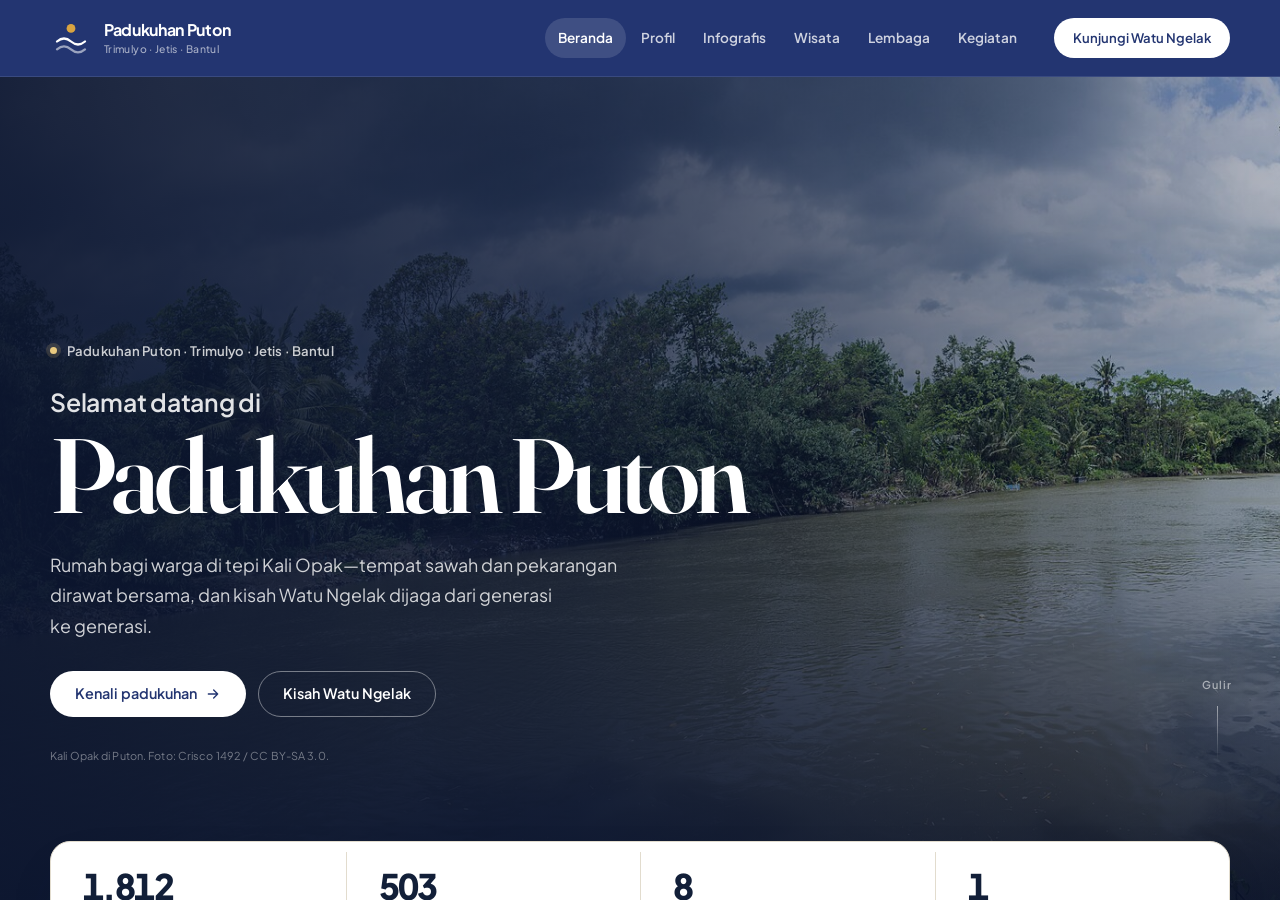
==== _preview.html @ c0020876 "initial upload" ====
<!doctype html>
<html lang="id">
<head>
  <meta charset="utf-8">
  <title>Preview</title>
  <style>
    html, body { margin: 0; background: #fff; }
    iframe { display: block; width: 1280px; height: 900px; border: 0; }
  </style>
</head>
<body>
  <iframe id="frame" src="/"></iframe>
  <script>
    const frame = document.getElementById('frame');
    frame.addEventListener('load', () => {
      const doc = frame.contentDocument;
      const win = frame.contentWindow;
      doc.documentElement.style.scrollBehavior = 'auto';
      doc.querySelectorAll('.reveal').forEach((el) => el.classList.add('is-visible'));
      doc.getElementById('infografis')?.classList.add('is-visible');
      const style = doc.createElement('style');
      style.textContent = '*,*::before,*::after{animation:none!important;transition:none!important}';
      doc.head.appendChild(style);
      doc.querySelectorAll('[data-count]').forEach((el) => {
        el.textContent = new Intl.NumberFormat('id-ID').format(Number(el.dataset.count));
      });
      doc.querySelectorAll('.bar-fill').forEach((el) => { el.style.transform = 'scaleX(1)'; });
      const target = new URLSearchParams(location.search).get('s');
      if (target === 'footer') {
        doc.querySelector('.site-footer')?.scrollIntoView();
      } else if (target) {
        const element = doc.getElementById(target) || doc.querySelector(target);
        element?.scrollIntoView();
      }
    });
  </script>
</body>
</html>
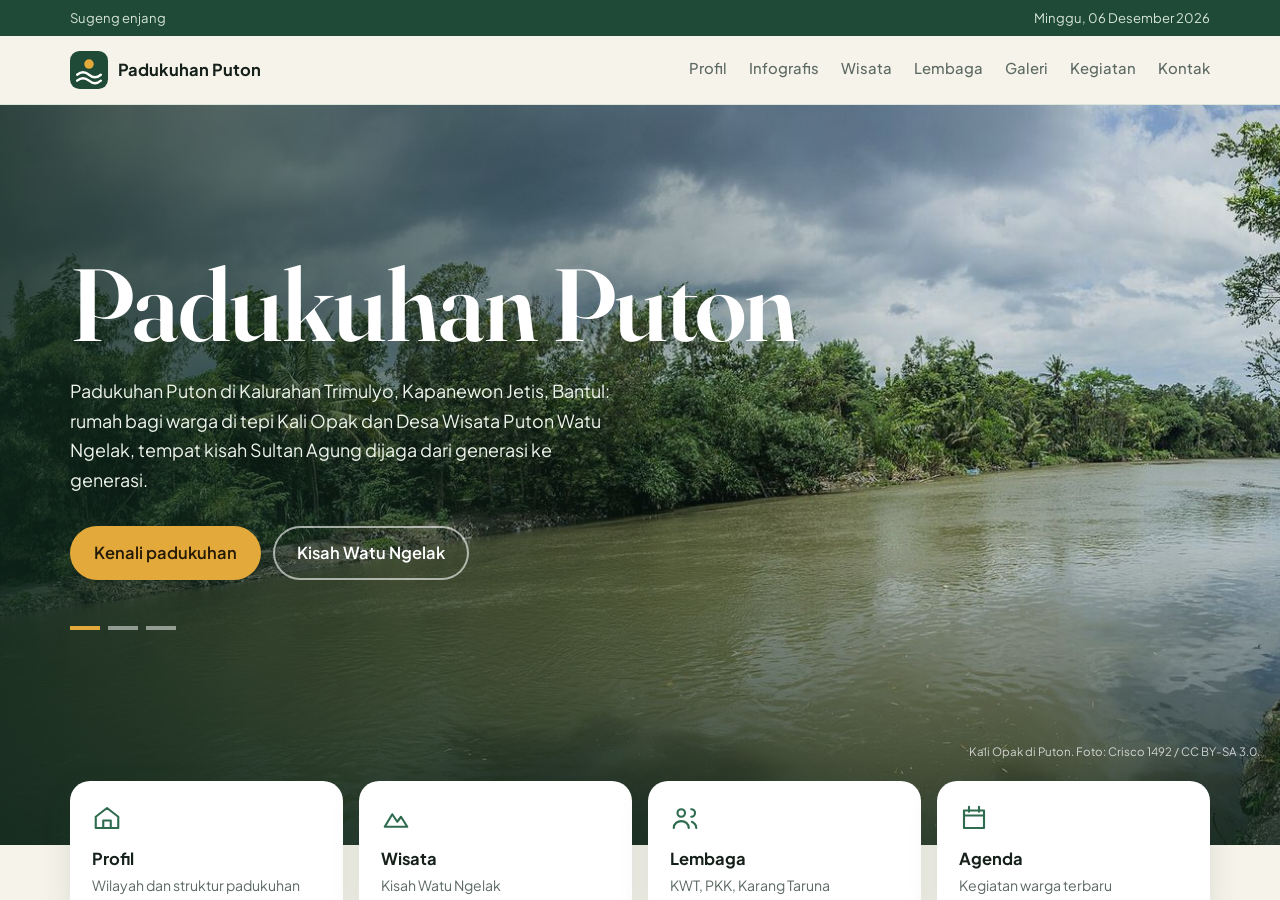
==== commit c3d77947: "minor change: add better SEO, better design ui and more optimixation Signed-off-by: vxyzview <vxyzvi" ====
--- a/_preview.html
+++ b/_preview.html
@@ -16,8 +16,8 @@
       const doc = frame.contentDocument;
       const win = frame.contentWindow;
       doc.documentElement.style.scrollBehavior = 'auto';
-      doc.querySelectorAll('.reveal').forEach((el) => el.classList.add('is-visible'));
-      doc.getElementById('infografis')?.classList.add('is-visible');
+      doc.querySelectorAll('.reveal, .rv').forEach((el) => el.classList.add('is-visible', 'in'));
+      doc.getElementById('infografis')?.classList.add('is-visible', 'in');
       const style = doc.createElement('style');
       style.textContent = '*,*::before,*::after{animation:none!important;transition:none!important}';
       doc.head.appendChild(style);
